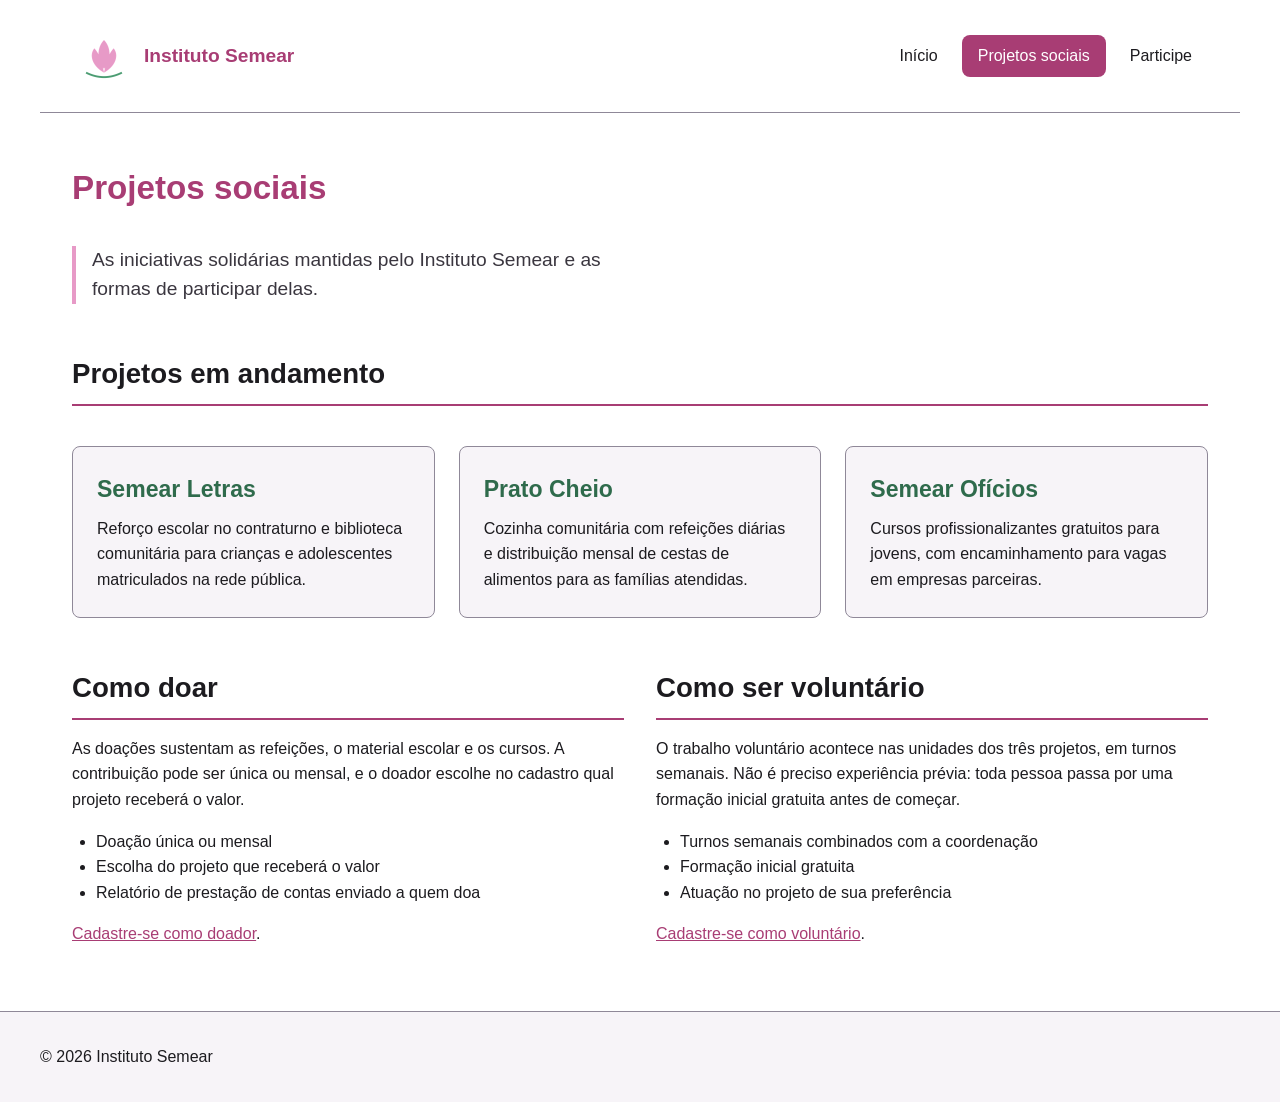
==== projetos.html @ c937cc79 "Add files via upload" ====
<!DOCTYPE html>
<html lang="pt-BR">
<head>
  <meta charset="UTF-8">
  <meta name="viewport" content="width=device-width, initial-scale=1.0">
  <title>Projetos sociais | Instituto Semear</title>
  <meta name="description" content="Conheça as iniciativas solidárias do Instituto Semear e saiba como doar ou atuar como voluntário.">
  <link rel="stylesheet" href="css/estilo.css">
</head>
<body>

  <header>
    <a href="index.html">
      <img src="imagens/logo-instituto-semear.png" alt="Logotipo do Instituto Semear" width="64" height="64">
      Instituto Semear
    </a>

    <input type="checkbox" id="abrir-menu" class="alternador-menu">
    <label for="abrir-menu" class="botao-hamburguer">&#9776; Menu</label>

    <nav aria-label="Navegação principal">
      <ul>
        <li><a href="index.html">Início</a></li>

        <li class="tem-submenu">
          <a href="projetos.html" aria-current="page">Projetos sociais</a>
          <ul class="submenu">
            <li><a href="projetos.html#semear-letras">Semear Letras</a></li>
            <li><a href="projetos.html#prato-cheio">Prato Cheio</a></li>
            <li><a href="projetos.html#semear-oficios">Semear Ofícios</a></li>
          </ul>
        </li>

        <li><a href="cadastro.html">Participe</a></li>
      </ul>
    </nav>
  </header>

  <main>

    <h1>Projetos sociais</h1>
    <p>As iniciativas solidárias mantidas pelo Instituto Semear e as formas de participar delas.</p>

    <section class="grade-cards">
      <h2>Projetos em andamento</h2>

      <article id="semear-letras">
        <h3>Semear Letras</h3>
        <p>
          Reforço escolar no contraturno e biblioteca comunitária para crianças e
          adolescentes matriculados na rede pública.
        </p>
      </article>

      <article id="prato-cheio">
        <h3>Prato Cheio</h3>
        <p>
          Cozinha comunitária com refeições diárias e distribuição mensal de cestas
          de alimentos para as famílias atendidas.
        </p>
      </article>

      <article id="semear-oficios">
        <h3>Semear Ofícios</h3>
        <p>
          Cursos profissionalizantes gratuitos para jovens, com encaminhamento para
          vagas em empresas parceiras.
        </p>
      </article>
    </section>

    <section class="col-6">
      <h2>Como doar</h2>
      <p>
        As doações sustentam as refeições, o material escolar e os cursos. A contribuição
        pode ser única ou mensal, e o doador escolhe no cadastro qual projeto receberá o valor.
      </p>
      <ul>
        <li>Doação única ou mensal</li>
        <li>Escolha do projeto que receberá o valor</li>
        <li>Relatório de prestação de contas enviado a quem doa</li>
      </ul>
      <p><a href="cadastro.html">Cadastre-se como doador</a>.</p>
    </section>

    <section class="col-6">
      <h2>Como ser voluntário</h2>
      <p>
        O trabalho voluntário acontece nas unidades dos três projetos, em turnos semanais.
        Não é preciso experiência prévia: toda pessoa passa por uma formação inicial gratuita
        antes de começar.
      </p>
      <ul>
        <li>Turnos semanais combinados com a coordenação</li>
        <li>Formação inicial gratuita</li>
        <li>Atuação no projeto de sua preferência</li>
      </ul>
      <p><a href="cadastro.html">Cadastre-se como voluntário</a>.</p>
    </section>

  </main>

  <footer>
    <p>&copy; 2026 Instituto Semear</p>
  </footer>

</body>
</html>
---- css/estilo.css ----
/* ============================================================
   DESIGN SYSTEM - Instituto Semear
   1. Variáveis   2. Base   3. Layout (Grid)   4. Componentes (Flexbox)
   ============================================================ */

/* ---------- 1. VARIÁVEIS ---------- */

:root {

  /* Cores primárias (rosa da identidade) */
  --cor-primaria: #A83D74;
  --cor-primaria-clara: #E79AC7;

  /* Cores secundárias (verde da identidade) */
  --cor-secundaria: #2F6B4C;
  --cor-secundaria-clara: #4C9B72;

  /* Tons neutros */
  --cor-texto: #1C1B1F;
  --cor-texto-suave: #3A363F;
  --cor-borda: #8F8898;
  --cor-fundo: #FFFFFF;
  --cor-fundo-alt: #F7F4F8;

  /* Tipografia: escala modular de razão 1,2 a partir de 16px */
  --fonte-base: "Segoe UI", Arial, Helvetica, sans-serif;
  --texto-base: 1rem;      /* 16px   - corpo */
  --texto-md: 1.2rem;      /* 19px   - destaque e legend */
  --texto-lg: 1.44rem;     /* 23px   - h3 */
  --texto-xl: 1.728rem;    /* 28px   - h2 */
  --texto-2xl: 2.074rem;   /* 33px   - h1 */
  --altura-linha: 1.6;

  /* Espaçamentos: múltiplos de 8px */
  --espaco-1: 0.5rem;
  --espaco-2: 1rem;
  --espaco-3: 1.5rem;
  --espaco-4: 2rem;
  --espaco-5: 3rem;
  --espaco-6: 4rem;

  /* Layout */
  --largura-maxima: 1080px;
  --raio: 8px;
}

/* ---------- 2. BASE ---------- */

* { box-sizing: border-box; }

body {
  margin: 0;
  font-family: var(--fonte-base);
  font-size: var(--texto-base);
  line-height: var(--altura-linha);
  color: var(--cor-texto);
  background-color: var(--cor-fundo);
}

h1 {
  font-size: var(--texto-2xl);
  color: var(--cor-primaria);
  margin: 0 0 var(--espaco-2);
}

h2 {
  font-size: var(--texto-xl);
  color: var(--cor-texto);
  margin: 0 0 var(--espaco-2);
  padding-bottom: var(--espaco-1);
  border-bottom: 2px solid var(--cor-primaria);
}

h3 {
  font-size: var(--texto-lg);
  color: var(--cor-secundaria);
  margin: 0 0 var(--espaco-1);
}

p { margin: 0 0 var(--espaco-2); }

a { color: var(--cor-primaria); }
a:hover, a:focus { color: var(--cor-secundaria); }

ul { margin: 0 0 var(--espaco-2); padding-left: var(--espaco-3); }

/* ---------- 3. LAYOUT MACRO: GRID DE 12 COLUNAS ---------- */

header,
main,
footer {
  max-width: var(--largura-maxima);
  margin: 0 auto;
  padding: var(--espaco-3);
}

main {
  display: grid;
  grid-template-columns: repeat(12, 1fr);
  gap: var(--espaco-4);
  padding-block: var(--espaco-4);
}

/* por padrão cada bloco ocupa a largura toda da grade */
main > * { grid-column: span 12; }

/* o gap da grade já separa os blocos: zeramos as margens dos filhos diretos */
main > h1,
main > p { margin-bottom: 0; }

/* a frase de apoio abaixo do h1 fica colada nele */
main > h1 + p {
  margin-top: calc(var(--espaco-4) * -1 + var(--espaco-2));
  padding-left: var(--espaco-2);
  border-left: 4px solid var(--cor-primaria-clara);
  font-size: var(--texto-md);
  line-height: 1.5;
  color: var(--cor-texto-suave);
  max-width: 52ch;
}

/* seções de cartões viram uma grade interna de 12 colunas */
.grade-cards {
  display: grid;
  grid-template-columns: repeat(12, 1fr);
  gap: var(--espaco-3);
}

.grade-cards > h2 { grid-column: span 12; }

.grade-cards > section,
.grade-cards > article {
  grid-column: span 12;
}

/* ---------- 4. COMPONENTES (FLEXBOX) ---------- */

/* cabeçalho: logotipo à esquerda, menu à direita */
header {
  display: flex;
  flex-wrap: wrap;
  align-items: center;
  justify-content: space-between;
  gap: var(--espaco-2);
  border-bottom: 1px solid var(--cor-borda);
}

header > a {
  display: flex;
  align-items: center;
  gap: var(--espaco-1);
  font-size: var(--texto-md);
  font-weight: bold;
  color: var(--cor-primaria);
  text-decoration: none;
}

/* --- NAVEGAÇÃO: base mobile com menu hambúrguer --- */

/* o checkbox fica fora da tela, mas continua acessível pelo teclado */
.alternador-menu {
  position: absolute;
  opacity: 0;
  pointer-events: none;
}

.botao-hamburguer {
  padding: var(--espaco-1) var(--espaco-2);
  border: 1px solid var(--cor-borda);
  border-radius: var(--raio);
  color: var(--cor-texto);
  cursor: pointer;
  user-select: none;
}

.alternador-menu:focus-visible + .botao-hamburguer {
  outline: 2px solid var(--cor-primaria);
  outline-offset: 2px;
}

/* o menu ocupa a linha inteira e começa fechado */
nav {
  flex-basis: 100%;
  max-height: 0;
  overflow: hidden;
  transition: max-height 0.3s ease;
}

/* o checkbox marcado abre o menu */
.alternador-menu:checked ~ nav {
  max-height: 30rem;
}

nav ul {
  display: flex;
  flex-direction: column;
  gap: var(--espaco-1);
  margin: 0;
  padding: 0;
  list-style: none;
}

nav a {
  display: block;
  padding: var(--espaco-1) var(--espaco-2);
  border-radius: var(--raio);
  text-decoration: none;
  color: var(--cor-texto);
  transition: background-color 0.2s ease, color 0.2s ease;
}

nav a:hover,
nav a:focus {
  background-color: var(--cor-fundo-alt);
  color: var(--cor-primaria);
}

nav a[aria-current="page"] {
  background-color: var(--cor-primaria);
  color: var(--cor-fundo);
}

/* no celular o submenu aparece recuado, como lista aninhada */
.submenu {
  padding-left: var(--espaco-3);
}

.submenu a {
  font-size: var(--texto-base);
  color: var(--cor-texto-suave);
}

/* cartões */
.grade-cards > section,
.grade-cards > article {
  display: flex;
  flex-direction: column;
  background-color: var(--cor-fundo-alt);
  border: 1px solid var(--cor-borda);
  border-radius: var(--raio);
  padding: var(--espaco-3);
}

.grade-cards p:last-child { margin-bottom: 0; }

/* formulário */
fieldset {
  border: 1px solid var(--cor-borda);
  border-radius: var(--raio);
  margin: 0 0 var(--espaco-4);
  padding: var(--espaco-3);
}

legend {
  font-size: var(--texto-md);
  font-weight: bold;
  color: var(--cor-secundaria);
  padding: 0 var(--espaco-1);
}

form p {
  display: flex;
  flex-direction: column;
  gap: var(--espaco-1);
  margin-bottom: var(--espaco-3);
}

label { color: var(--cor-texto); }

input,
select {
  font-family: var(--fonte-base);
  font-size: var(--texto-base);
  max-width: 28rem;
  padding: var(--espaco-1);
  border: 1px solid var(--cor-borda);
  border-radius: var(--raio);
  background-color: var(--cor-fundo);
  color: var(--cor-texto);
}

/* botões de opção lado a lado com o rótulo */
form p.opcao {
  flex-direction: row;
  align-items: center;
  gap: var(--espaco-1);
  margin-bottom: var(--espaco-1);
}

input[type="radio"] {
  width: 1.1rem;
  height: 1.1rem;
  max-width: none;
  margin: 0;
  padding: 0;
  accent-color: var(--cor-primaria);
}

button {
  align-self: flex-start;
  font-family: var(--fonte-base);
  font-size: var(--texto-base);
  padding: var(--espaco-2) var(--espaco-4);
  border: none;
  border-radius: var(--raio);
  background-color: var(--cor-primaria);
  color: var(--cor-fundo);
  cursor: pointer;
}

button:hover,
button:focus { background-color: var(--cor-secundaria); }

/* rodapé */
footer {
  max-width: none;
  padding: var(--espaco-4) var(--espaco-3);
  border-top: 1px solid var(--cor-borda);
  background-color: var(--cor-fundo-alt);
  color: var(--cor-texto);
}

footer p {
  max-width: var(--largura-maxima);
  margin: 0 auto;
}

/* endereço de contato */
address {
  font-style: normal;
  color: var(--cor-texto);
}

/* ---------- 6. FOCO VISÍVEL (acessibilidade) ---------- */

a:focus-visible,
button:focus-visible,
input:focus-visible,
select:focus-visible {
  outline: 2px solid var(--cor-primaria);
  outline-offset: 2px;
}

/* ---------- 7. BLOCOS DA GRADE DE 12 COLUNAS ---------- */

.bloco-destaque {
  background-color: var(--cor-fundo-alt);
  border: 1px solid var(--cor-borda);
  border-radius: var(--raio);
  padding: var(--espaco-3);
}

/* ============================================================
   PONTOS DE QUEBRA - cinco cenários adaptativos
   Abordagem mobile-first: a base vale para o celular pequeno
   e cada @media acrescenta comportamento em telas maiores.
   ============================================================ */

/* 1. Celular grande - 480px: mais respiro lateral e campos mais largos */
@media (min-width: 480px) {
  header,
  main,
  footer { padding-inline: var(--espaco-4); }

  input:not([type="radio"]),
  select { width: 100%; }
}

/* 2. Tablet - 768px: menu horizontal com dropdown e cartões em 6 colunas */
@media (min-width: 768px) {
  .grade-cards > section,
  .grade-cards > article { grid-column: span 6; }

  main { padding-block: var(--espaco-5); }

  /* o hambúrguer some e o menu volta a ficar sempre visível */
  .botao-hamburguer { display: none; }

  nav {
    flex-basis: auto;
    max-height: none;
    overflow: visible;
  }

  nav > ul {
    flex-direction: row;
    flex-wrap: wrap;
  }

  /* o item que tem submenu vira referência de posicionamento */
  .tem-submenu { position: relative; }

  /* submenu escondido por padrão, sobreposto ao conteúdo */
  .submenu {
    position: absolute;
    top: 100%;
    left: 0;
    z-index: 10;
    min-width: 13rem;
    padding: var(--espaco-1);
    border: 1px solid var(--cor-borda);
    border-radius: var(--raio);
    background-color: var(--cor-fundo);
    opacity: 0;
    visibility: hidden;
    transform: translateY(-0.5rem);
    transition: opacity 0.2s ease, transform 0.2s ease, visibility 0.2s ease;
  }

  /* abre no ponteiro do mouse e também na navegação por teclado */
  .tem-submenu:hover > .submenu,
  .tem-submenu:focus-within > .submenu {
    opacity: 1;
    visibility: visible;
    transform: translateY(0);
  }
}

/* 3. Desktop - 1024px: cartões em 4 colunas e blocos assimétricos da grade */
@media (min-width: 1024px) {
  .grade-cards > section,
  .grade-cards > article { grid-column: span 4; }

  main > .col-8 { grid-column: span 8; }
  main > .col-6 { grid-column: span 6; }
  main > .col-4 { grid-column: span 4; }
}

/* 4. Desktop grande - 1280px: área de conteúdo mais larga e gap maior */
@media (min-width: 1280px) {
  :root { --largura-maxima: 1200px; }

  main { gap: var(--espaco-5) var(--espaco-4); }
}

/* 5. Panorâmico - 1440px: largura máxima final e respiro vertical ampliado */
@media (min-width: 1440px) {
  :root { --largura-maxima: 1320px; }

  main { padding-block: var(--espaco-6); }
}
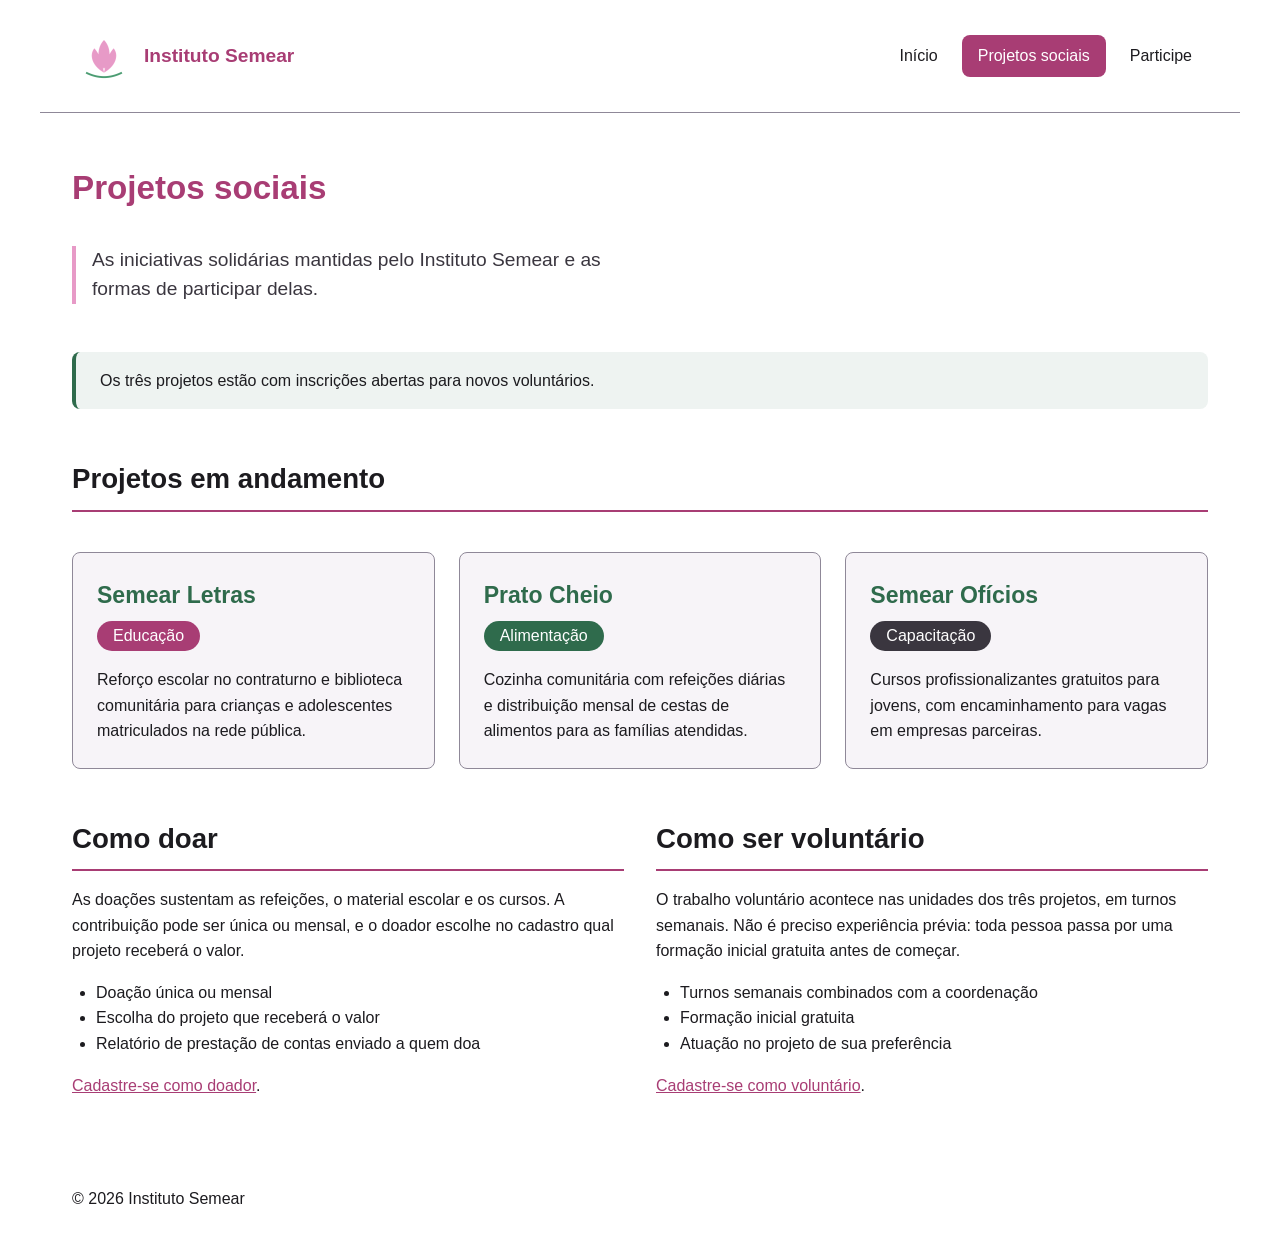
==== commit 9f49290b: "Add files via upload" ====
--- a/projetos.html
+++ b/projetos.html
@@ -41,11 +41,14 @@
     <h1>Projetos sociais</h1>
     <p>As iniciativas solidárias mantidas pelo Instituto Semear e as formas de participar delas.</p>
 
+    <p class="alerta alerta-sucesso">Os três projetos estão com inscrições abertas para novos voluntários.</p>
+
     <section class="grade-cards">
       <h2>Projetos em andamento</h2>
 
       <article id="semear-letras">
         <h3>Semear Letras</h3>
+        <span class="etiqueta etiqueta-educacao">Educação</span>
         <p>
           Reforço escolar no contraturno e biblioteca comunitária para crianças e
           adolescentes matriculados na rede pública.
@@ -54,6 +57,7 @@
 
       <article id="prato-cheio">
         <h3>Prato Cheio</h3>
+        <span class="etiqueta etiqueta-alimentacao">Alimentação</span>
         <p>
           Cozinha comunitária com refeições diárias e distribuição mensal de cestas
           de alimentos para as famílias atendidas.
@@ -62,6 +66,7 @@
 
       <article id="semear-oficios">
         <h3>Semear Ofícios</h3>
+        <span class="etiqueta etiqueta-capacitacao">Capacitação</span>
         <p>
           Cursos profissionalizantes gratuitos para jovens, com encaminhamento para
           vagas em empresas parceiras.
--- a/css/estilo.css
+++ b/css/estilo.css
@@ -21,6 +21,9 @@
   --cor-borda: #8F8898;
   --cor-fundo: #FFFFFF;
   --cor-fundo-alt: #F7F4F8;
+
+  /* Cor de estado */
+  --cor-erro: #B3261E;
 
   /* Tipografia: escala modular de razão 1,2 a partir de 16px */
   --fonte-base: "Segoe UI", Arial, Helvetica, sans-serif;
@@ -306,12 +309,155 @@
   background-color: var(--cor-primaria);
   color: var(--cor-fundo);
   cursor: pointer;
-}
-
-button:hover,
-button:focus { background-color: var(--cor-secundaria); }
-
-/* rodapé */
+  transition: background-color 0.2s ease, box-shadow 0.2s ease, transform 0.1s ease;
+}
+
+/* ponteiro sobre o botão: escurece e ganha sombra */
+button:hover {
+  background-color: var(--cor-secundaria);
+  box-shadow: 0 2px 6px rgba(28, 27, 31, 0.25);
+}
+
+/* botão pressionado: afunda 1px e perde a sombra */
+button:active {
+  transform: translateY(1px);
+  box-shadow: none;
+}
+
+/* botão desativado: perde cor, sombra e o cursor de clique */
+button:disabled {
+  background-color: var(--cor-borda);
+  color: var(--cor-texto-suave);
+  box-shadow: none;
+  cursor: not-allowed;
+}
+
+/* --- FEEDBACK VISUAL DO FORMULÁRIO --- */
+
+input,
+select {
+  transition: border-color 0.2s ease, box-shadow 0.2s ease;
+}
+
+/* campo em uso */
+input:focus,
+select:focus {
+  border-color: var(--cor-primaria);
+}
+
+/* erro: só depois que a pessoa mexeu no campo */
+input:user-invalid,
+select:user-invalid {
+  border-color: var(--cor-erro);
+  box-shadow: 0 0 0 3px rgba(179, 38, 30, 0.15);
+}
+
+/* sucesso: campo preenchido dentro do formato */
+input:user-valid,
+select:user-valid {
+  border-color: var(--cor-secundaria);
+  box-shadow: 0 0 0 3px rgba(47, 107, 76, 0.15);
+}
+
+/* --- ETIQUETAS (badges) --- */
+
+.etiqueta {
+  align-self: flex-start;
+  margin-bottom: var(--espaco-2);
+  padding: 0.125rem var(--espaco-2);
+  border-radius: 999px;
+  font-size: var(--texto-base);
+  color: var(--cor-fundo);
+}
+
+.etiqueta-educacao { background-color: var(--cor-primaria); }
+.etiqueta-alimentacao { background-color: var(--cor-secundaria); }
+.etiqueta-capacitacao { background-color: var(--cor-texto-suave); }
+
+/* --- CAIXAS DE ALERTA --- */
+
+.alerta {
+  padding: var(--espaco-2) var(--espaco-3);
+  border-left: 4px solid;
+  border-radius: var(--raio);
+  color: var(--cor-texto);
+}
+
+.alerta-info {
+  border-color: var(--cor-primaria);
+  background-color: rgba(168, 61, 116, 0.08);
+}
+
+.alerta-sucesso {
+  border-color: var(--cor-secundaria);
+  background-color: rgba(47, 107, 76, 0.08);
+}
+
+.alerta-erro {
+  border-color: var(--cor-erro);
+  background-color: rgba(179, 38, 30, 0.08);
+}
+
+/* --- MODAL (aberto pelo alvo da URL, sem JavaScript) --- */
+
+.modal {
+  position: fixed;
+  top: 0;
+  right: 0;
+  bottom: 0;
+  left: 0;
+  z-index: 100;
+  display: flex;
+  align-items: center;
+  justify-content: center;
+  padding: var(--espaco-3);
+  background-color: rgba(28, 27, 31, 0.6);
+  opacity: 0;
+  visibility: hidden;
+  transition: opacity 0.25s ease, visibility 0.25s ease;
+}
+
+/* o modal abre quando o seu id vira o alvo do endereço */
+.modal:target {
+  opacity: 1;
+  visibility: visible;
+}
+
+.modal-caixa {
+  max-width: 34rem;
+  padding: var(--espaco-4);
+  border-radius: var(--raio);
+  background-color: var(--cor-fundo);
+  box-shadow: 0 8px 24px rgba(28, 27, 31, 0.3);
+  transform: translateY(-1rem);
+  transition: transform 0.25s ease;
+}
+
+.modal:target .modal-caixa {
+  transform: translateY(0);
+}
+
+.modal-caixa h2 {
+  margin-top: 0;
+}
+
+.modal-fechar {
+  display: inline-block;
+  padding: var(--espaco-1) var(--espaco-3);
+  border-radius: var(--raio);
+  background-color: var(--cor-primaria);
+  color: var(--cor-fundo);
+  text-decoration: none;
+  transition: background-color 0.2s ease;
+}
+
+.modal-fechar:hover,
+.modal-fechar:focus {
+  background-color: var(--cor-secundaria);
+  color: var(--cor-fundo);
+}
+
+/* rodapé
 footer {
   max-width: none;
   padding: var(--espaco-4) var(--espaco-3);
